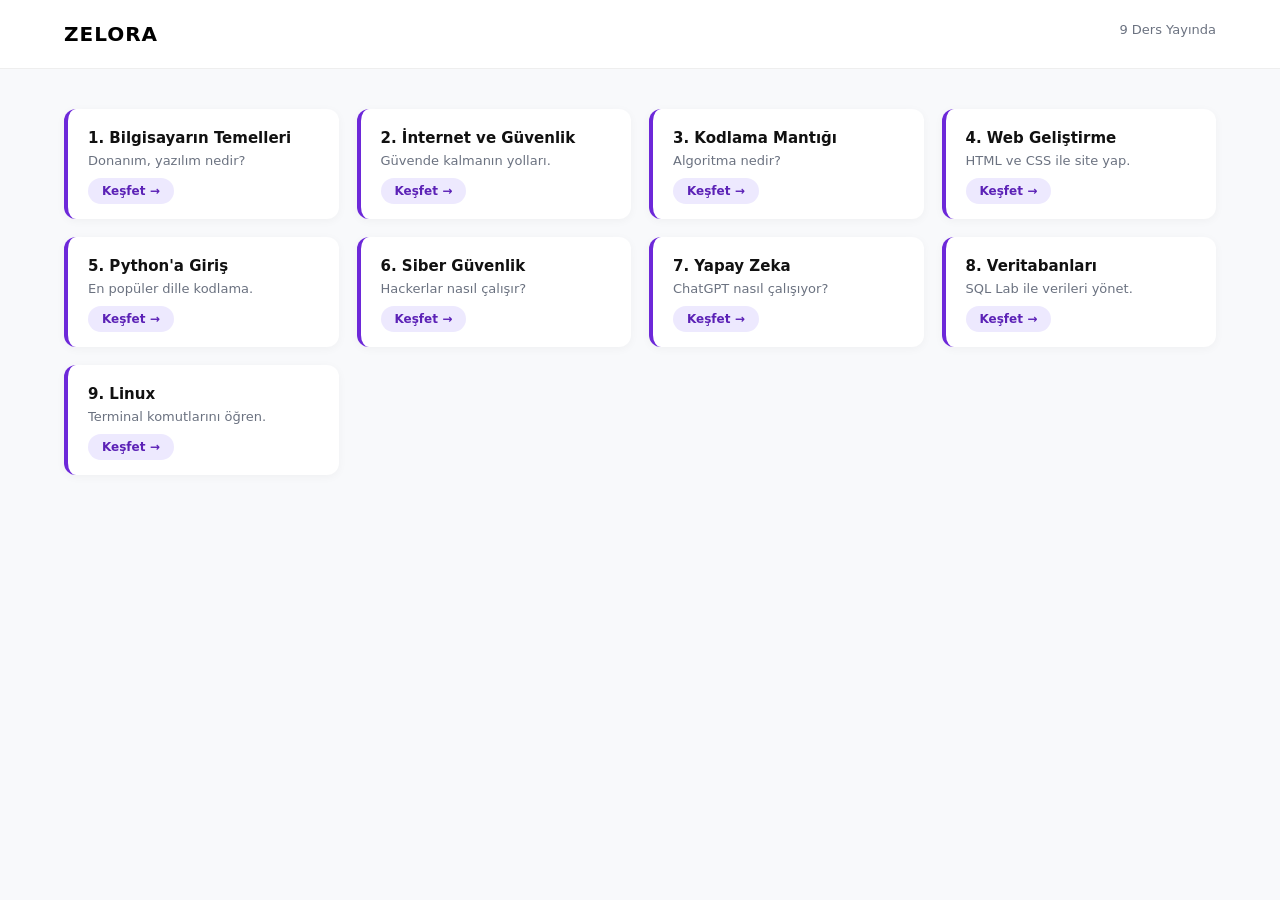
==== index.html @ bcfb524b "Add files via upload" ====
<!DOCTYPE html>
<html lang="tr">
<head>
<meta charset="UTF-8">
<meta name="viewport" content="width=device-width, initial-scale=1.0">
<title>ZELORA</title>
<style>
*{margin:0;padding:0;box-sizing:border-box;font-family:Inter,system-ui}
body{background:#f8f9fb}
nav{display:flex;justify-content:space-between;padding:22px 5%;background:#fff;border-bottom:1px solid #eee}
nav b{font-size:20px;letter-spacing:1px}
.wrap{padding:40px 5%}
.grid{display:grid;grid-template-columns:repeat(4,1fr);gap:18px}
.card{background:#fff;border-left:4px solid #6d28d9;border-radius:12px;padding:20px;box-shadow:0 2px 10px rgba(0,0,0,0.04)}
.card h3{font-size:15px;margin-bottom:6px;color:#111}
.card p{font-size:13px;color:#6b7280;margin-bottom:12px}
.card a{background:#ede9fe;color:#5b21b6;padding:6px 14px;border-radius:20px;font-size:12px;text-decoration:none;font-weight:600}
@media(max-width:900px){.grid{grid-template-columns:repeat(2,1fr)}}
</style>
</head>
<body>
<nav><b>ZELORA</b><span style="font-size:13px;color:#6b7280">9 Ders Yayında</span></nav>
<div class="wrap">
<div class="grid">
<div class="card"><h3>1. Bilgisayarın Temelleri</h3><p>Donanım, yazılım nedir?</p><a href="#">Keşfet →</a></div>
<div class="card"><h3>2. İnternet ve Güvenlik</h3><p>Güvende kalmanın yolları.</p><a href="#">Keşfet →</a></div>
<div class="card"><h3>3. Kodlama Mantığı</h3><p>Algoritma nedir?</p><a href="#">Keşfet →</a></div>
<div class="card"><h3>4. Web Geliştirme</h3><p>HTML ve CSS ile site yap.</p><a href="#">Keşfet →</a></div>
<div class="card"><h3>5. Python'a Giriş</h3><p>En popüler dille kodlama.</p><a href="#">Keşfet →</a></div>
<div class="card"><h3>6. Siber Güvenlik</h3><p>Hackerlar nasıl çalışır?</p><a href="#">Keşfet →</a></div>
<div class="card"><h3>7. Yapay Zeka</h3><p>ChatGPT nasıl çalışıyor?</p><a href="#">Keşfet →</a></div>
<div class="card"><h3>8. Veritabanları</h3><p>SQL Lab ile verileri yönet.</p><a href="#">Keşfet →</a></div>
<div class="card"><h3>9. Linux</h3><p>Terminal komutlarını öğren.</p><a href="#">Keşfet →</a></div>
</div>
</div>
</body>
</html>
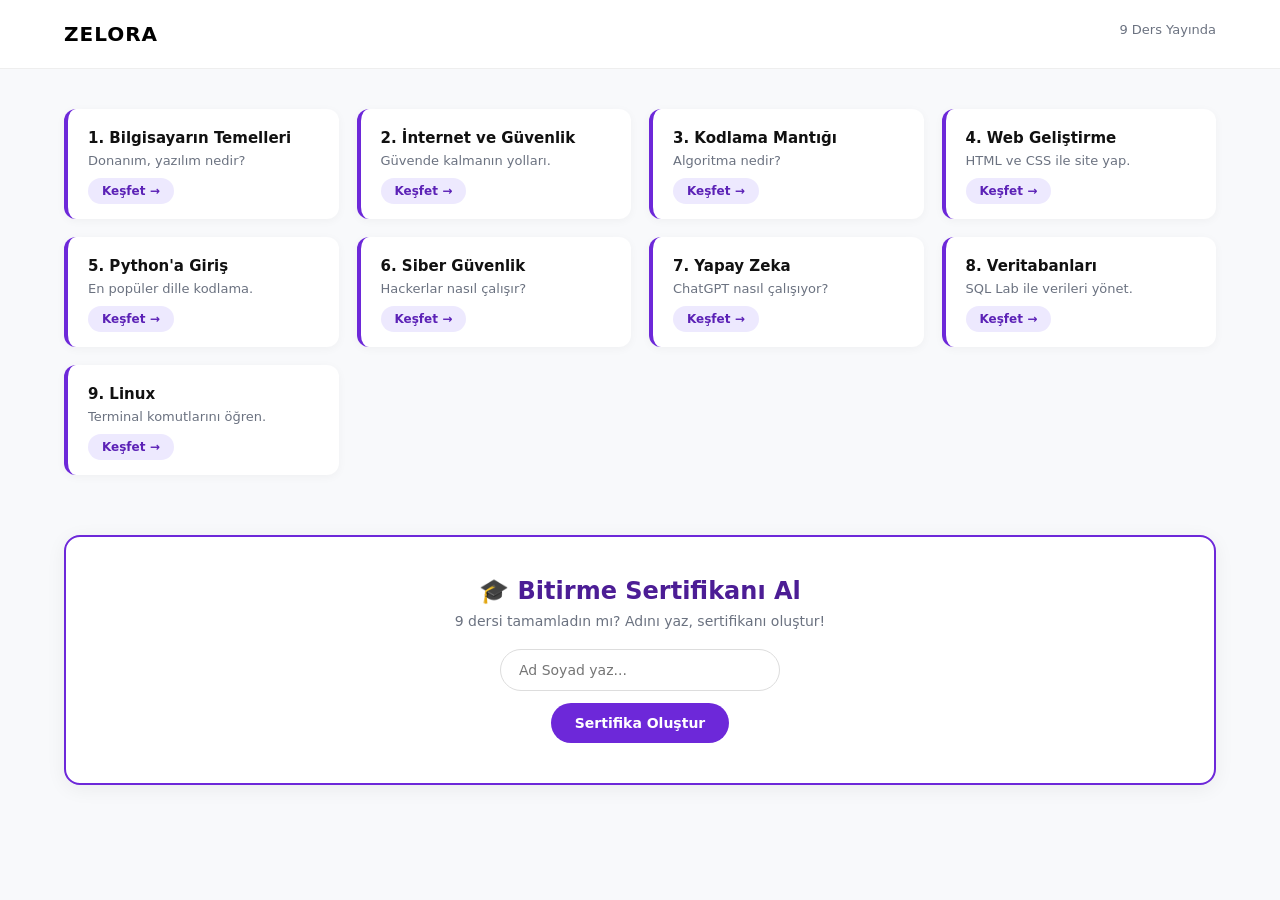
==== commit 3dafbd63: "Add files via upload" ====
--- a/index.html
+++ b/index.html
@@ -15,6 +15,13 @@
 .card h3{font-size:15px;margin-bottom:6px;color:#111}
 .card p{font-size:13px;color:#6b7280;margin-bottom:12px}
 .card a{background:#ede9fe;color:#5b21b6;padding:6px 14px;border-radius:20px;font-size:12px;text-decoration:none;font-weight:600}
+/* SERTIFIKA BOLUMU */
+.cert-section{margin-top:60px;background:#fff;border-radius:16px;padding:40px;text-align:center;box-shadow:0 4px 20px rgba(0,0,0,0.06);border:2px solid #6d28d9}
+.cert-section h2{font-size:24px;margin-bottom:8px;color:#4c1d95}
+.cert-section p{color:#6b7280;font-size:14px;margin-bottom:20px}
+.cert-section input{padding:12px 18px;border:1px solid #ddd;border-radius:999px;width:280px;max-width:90%;font-size:14px}
+.cert-section button{margin-top:12px;padding:12px 24px;background:#6d28d9;color:#fff;border:none;border-radius:999px;font-weight:700;cursor:pointer;font-size:14px}
+#certPreview{display:none;margin-top:30px;padding:30px;border:2px dashed #6d28d9;background:#faf5ff;border-radius:12px}
 @media(max-width:900px){.grid{grid-template-columns:repeat(2,1fr)}}
 </style>
 </head>
@@ -32,6 +39,32 @@
 <div class="card"><h3>8. Veritabanları</h3><p>SQL Lab ile verileri yönet.</p><a href="#">Keşfet →</a></div>
 <div class="card"><h3>9. Linux</h3><p>Terminal komutlarını öğren.</p><a href="#">Keşfet →</a></div>
 </div>
+
+<div class="cert-section">
+<h2>🎓 Bitirme Sertifikanı Al</h2>
+<p>9 dersi tamamladın mı? Adını yaz, sertifikanı oluştur!</p>
+<input type="text" id="nameInput" placeholder="Ad Soyad yaz...">
+<br>
+<button onclick="makeCert()">Sertifika Oluştur</button>
+<div id="certPreview">
+<h3 style="color:#4c1d95; letter-spacing:2px;">ZELORA ACADEMY</h3>
+<p style="margin:20px 0 10px; font-size:18px;">Tebrikler</p>
+<h2 id="certName" style="font-size:28px; margin:10px 0;">AD SOYAD</h2>
+<p>ZELORA'nın 9 derslik eğitim programını başarıyla tamamladığın için verilmiştir.</p>
+<p style="margin-top:20px; font-size:12px; color:#6b7280;">Sertifika No: ZELORA-2024-<span id="rand"></span></p>
 </div>
+</div>
+
+</div>
+<script>
+function makeCert(){
+let n=document.getElementById('nameInput').value;
+if(!n){alert('Lütfen adını yaz!');return;}
+document.getElementById('certName').innerText=n;
+document.getElementById('rand').innerText=Math.floor(Math.random()*9000+1000);
+document.getElementById('certPreview').style.display='block';
+window.scrollTo(0, document.getElementById('certPreview').offsetTop);
+}
+</script>
 </body>
 </html>
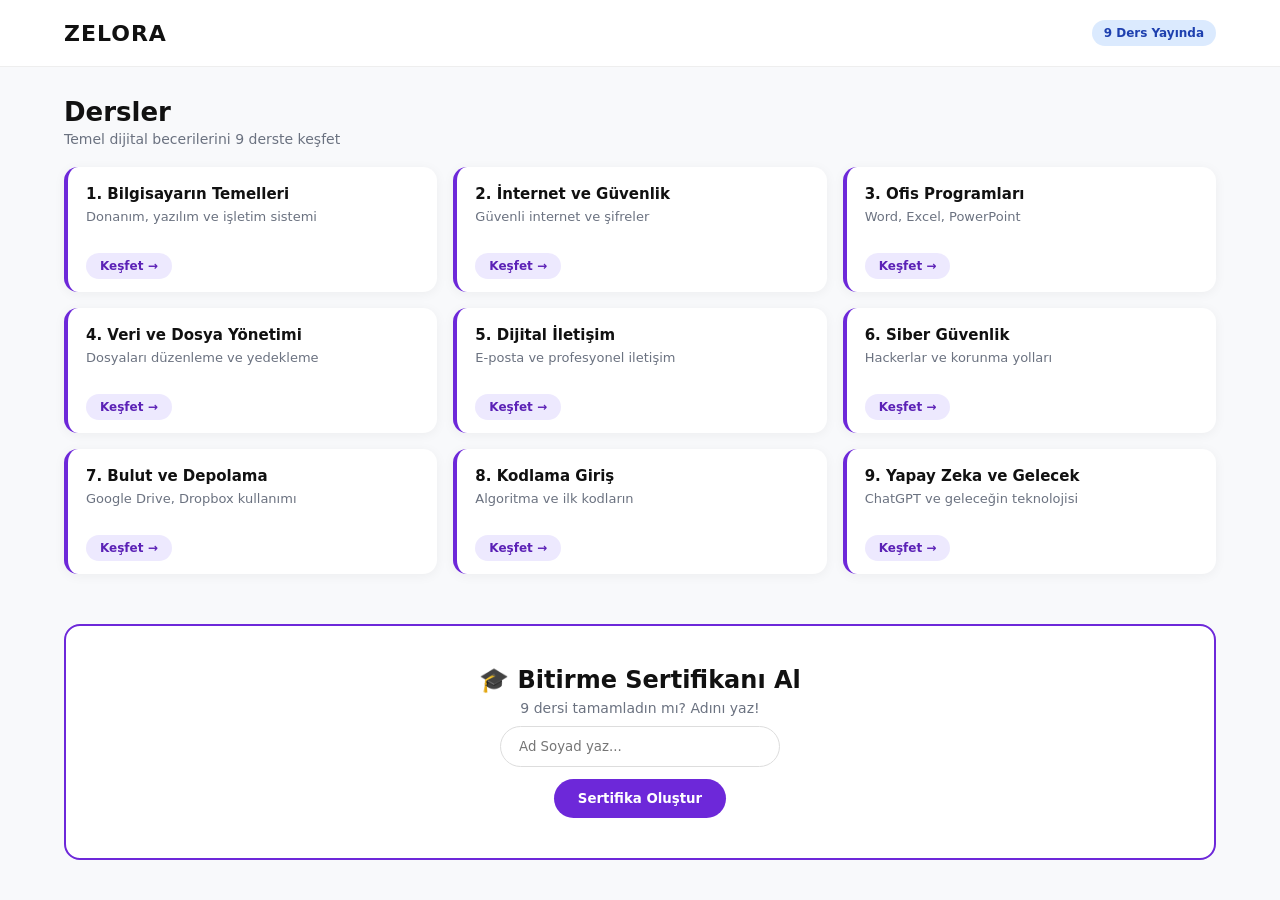
==== commit 886dda2b: "Add files via upload" ====
--- a/index.html
+++ b/index.html
@@ -3,68 +3,85 @@
 <head>
 <meta charset="UTF-8">
 <meta name="viewport" content="width=device-width, initial-scale=1.0">
-<title>ZELORA</title>
+<title>ZELORA - Dersler</title>
 <style>
-*{margin:0;padding:0;box-sizing:border-box;font-family:Inter,system-ui}
-body{background:#f8f9fb}
-nav{display:flex;justify-content:space-between;padding:22px 5%;background:#fff;border-bottom:1px solid #eee}
-nav b{font-size:20px;letter-spacing:1px}
-.wrap{padding:40px 5%}
-.grid{display:grid;grid-template-columns:repeat(4,1fr);gap:18px}
-.card{background:#fff;border-left:4px solid #6d28d9;border-radius:12px;padding:20px;box-shadow:0 2px 10px rgba(0,0,0,0.04)}
-.card h3{font-size:15px;margin-bottom:6px;color:#111}
-.card p{font-size:13px;color:#6b7280;margin-bottom:12px}
-.card a{background:#ede9fe;color:#5b21b6;padding:6px 14px;border-radius:20px;font-size:12px;text-decoration:none;font-weight:600}
-/* SERTIFIKA BOLUMU */
-.cert-section{margin-top:60px;background:#fff;border-radius:16px;padding:40px;text-align:center;box-shadow:0 4px 20px rgba(0,0,0,0.06);border:2px solid #6d28d9}
-.cert-section h2{font-size:24px;margin-bottom:8px;color:#4c1d95}
-.cert-section p{color:#6b7280;font-size:14px;margin-bottom:20px}
-.cert-section input{padding:12px 18px;border:1px solid #ddd;border-radius:999px;width:280px;max-width:90%;font-size:14px}
-.cert-section button{margin-top:12px;padding:12px 24px;background:#6d28d9;color:#fff;border:none;border-radius:999px;font-weight:700;cursor:pointer;font-size:14px}
-#certPreview{display:none;margin-top:30px;padding:30px;border:2px dashed #6d28d9;background:#faf5ff;border-radius:12px}
-@media(max-width:900px){.grid{grid-template-columns:repeat(2,1fr)}}
+*{margin:0;padding:0;box-sizing:border-box;font-family:Inter,system-ui,sans-serif}
+body{background:#f8f9fb;color:#111}
+nav{display:flex;justify-content:space-between;align-items:center;padding:20px 5%;background:#fff;border-bottom:1px solid #eee}
+nav b{font-size:22px;letter-spacing:1px}
+.wrap{padding:30px 5%}
+.top{display:flex;justify-content:space-between;align-items:center;margin-bottom:20px}
+.top h1{font-size:26px}
+.badge{background:#dbeafe;color:#1e40af;padding:6px 12px;border-radius:999px;font-size:12px;font-weight:700}
+.grid{display:grid;grid-template-columns:repeat(3,1fr);gap:16px}
+.card{background:#fff;border-radius:14px;padding:18px;box-shadow:0 2px 12px rgba(0,0,0,0.05);border-left:4px solid #6d28d9;cursor:pointer;transition:0.2s}
+.card:hover{transform:translateY(-3px)}
+.card h3{font-size:15px;margin-bottom:6px}
+.card p{font-size:13px;color:#6b7280;margin-bottom:12px;height:34px}
+.card span{background:#ede9fe;color:#5b21b6;padding:6px 14px;border-radius:20px;font-size:12px;font-weight:700}
+.modal{display:none;position:fixed;top:0;left:0;width:100%;height:100%;background:rgba(0,0,0,0.6);justify-content:center;align-items:center;z-index:99;padding:20px}
+.modal-box{background:#fff;border-radius:16px;padding:30px;max-width:500px;width:100%}
+.modal-box h2{color:#4c1d95;margin-bottom:10px}
+.modal-box p{color:#374151;line-height:1.6;font-size:14px}
+.close{margin-top:20px;background:#6d28d9;color:#fff;border:none;padding:10px 20px;border-radius:999px;cursor:pointer;font-weight:700;width:100%}
+.cert{margin-top:50px;background:#fff;border-radius:16px;padding:40px;text-align:center;border:2px solid #6d28d9}
+.cert input{padding:12px 18px;border:1px solid #ddd;border-radius:999px;width:280px;max-width:90%;margin-top:10px}
+.cert button{margin-top:12px;padding:12px 24px;background:#6d28d9;color:#fff;border:none;border-radius:999px;font-weight:700;cursor:pointer}
+#certView{display:none;margin-top:25px;padding:25px;border:2px dashed #6d28d9;background:#faf5ff;border-radius:12px}
+@media(max-width:900px){.grid{grid-template-columns:1fr 1fr} .top{flex-direction:column;gap:10px;align-items:flex-start}}
+@media(max-width:600px){.grid{grid-template-columns:1fr}}
 </style>
 </head>
 <body>
-<nav><b>ZELORA</b><span style="font-size:13px;color:#6b7280">9 Ders Yayında</span></nav>
+<nav><b>ZELORA</b><div class="badge">9 Ders Yayında</div></nav>
 <div class="wrap">
+<div class="top"><div><h1>Dersler</h1><p style="color:#6b7280;font-size:14px;margin-top:4px">Temel dijital becerilerini 9 derste keşfet</p></div></div>
 <div class="grid">
-<div class="card"><h3>1. Bilgisayarın Temelleri</h3><p>Donanım, yazılım nedir?</p><a href="#">Keşfet →</a></div>
-<div class="card"><h3>2. İnternet ve Güvenlik</h3><p>Güvende kalmanın yolları.</p><a href="#">Keşfet →</a></div>
-<div class="card"><h3>3. Kodlama Mantığı</h3><p>Algoritma nedir?</p><a href="#">Keşfet →</a></div>
-<div class="card"><h3>4. Web Geliştirme</h3><p>HTML ve CSS ile site yap.</p><a href="#">Keşfet →</a></div>
-<div class="card"><h3>5. Python'a Giriş</h3><p>En popüler dille kodlama.</p><a href="#">Keşfet →</a></div>
-<div class="card"><h3>6. Siber Güvenlik</h3><p>Hackerlar nasıl çalışır?</p><a href="#">Keşfet →</a></div>
-<div class="card"><h3>7. Yapay Zeka</h3><p>ChatGPT nasıl çalışıyor?</p><a href="#">Keşfet →</a></div>
-<div class="card"><h3>8. Veritabanları</h3><p>SQL Lab ile verileri yönet.</p><a href="#">Keşfet →</a></div>
-<div class="card"><h3>9. Linux</h3><p>Terminal komutlarını öğren.</p><a href="#">Keşfet →</a></div>
+<div class="card" onclick="openLesson(0)"><h3>1. Bilgisayarın Temelleri</h3><p>Donanım, yazılım ve işletim sistemi</p><span>Keşfet →</span></div>
+<div class="card" onclick="openLesson(1)"><h3>2. İnternet ve Güvenlik</h3><p>Güvenli internet ve şifreler</p><span>Keşfet →</span></div>
+<div class="card" onclick="openLesson(2)"><h3>3. Ofis Programları</h3><p>Word, Excel, PowerPoint</p><span>Keşfet →</span></div>
+<div class="card" onclick="openLesson(3)"><h3>4. Veri ve Dosya Yönetimi</h3><p>Dosyaları düzenleme ve yedekleme</p><span>Keşfet →</span></div>
+<div class="card" onclick="openLesson(4)"><h3>5. Dijital İletişim</h3><p>E-posta ve profesyonel iletişim</p><span>Keşfet →</span></div>
+<div class="card" onclick="openLesson(5)"><h3>6. Siber Güvenlik</h3><p>Hackerlar ve korunma yolları</p><span>Keşfet →</span></div>
+<div class="card" onclick="openLesson(6)"><h3>7. Bulut ve Depolama</h3><p>Google Drive, Dropbox kullanımı</p><span>Keşfet →</span></div>
+<div class="card" onclick="openLesson(7)"><h3>8. Kodlama Giriş</h3><p>Algoritma ve ilk kodların</p><span>Keşfet →</span></div>
+<div class="card" onclick="openLesson(8)"><h3>9. Yapay Zeka ve Gelecek</h3><p>ChatGPT ve geleceğin teknolojisi</p><span>Keşfet →</span></div>
 </div>
 
-<div class="cert-section">
+<div class="cert">
 <h2>🎓 Bitirme Sertifikanı Al</h2>
-<p>9 dersi tamamladın mı? Adını yaz, sertifikanı oluştur!</p>
-<input type="text" id="nameInput" placeholder="Ad Soyad yaz...">
-<br>
+<p style="color:#6b7280;font-size:14px;margin-top:6px">9 dersi tamamladın mı? Adını yaz!</p>
+<input type="text" id="nameInput" placeholder="Ad Soyad yaz..."><br>
 <button onclick="makeCert()">Sertifika Oluştur</button>
-<div id="certPreview">
-<h3 style="color:#4c1d95; letter-spacing:2px;">ZELORA ACADEMY</h3>
-<p style="margin:20px 0 10px; font-size:18px;">Tebrikler</p>
-<h2 id="certName" style="font-size:28px; margin:10px 0;">AD SOYAD</h2>
-<p>ZELORA'nın 9 derslik eğitim programını başarıyla tamamladığın için verilmiştir.</p>
-<p style="margin-top:20px; font-size:12px; color:#6b7280;">Sertifika No: ZELORA-2024-<span id="rand"></span></p>
+<div id="certView">
+<h3 style="color:#4c1d95;letter-spacing:3px">ZELORA ACADEMY</h3>
+<p style="margin-top:15px">Tebrikler</p>
+<h2 id="certName" style="font-size:26px;margin:10px 0">AD SOYAD</h2>
+<p style="font-size:13px;color:#374151">ZELORA'nın 9 derslik eğitim programını başarıyla tamamladığın için verilmiştir.</p>
+<p style="margin-top:15px;font-size:11px;color:#6b7280">No: ZELORA-2024-<span id="rand"></span> • zeloraacademy.com</p>
+</div>
 </div>
 </div>
 
-</div>
+<div class="modal" id="modal" onclick="closeLesson()"><div class="modal-box" onclick="event.stopPropagation()">
+<h2 id="mTitle"></h2><p id="mText"></p><button class="close" onclick="closeLesson()">Kapat</button>
+</div></div>
+
 <script>
-function makeCert(){
-let n=document.getElementById('nameInput').value;
-if(!n){alert('Lütfen adını yaz!');return;}
-document.getElementById('certName').innerText=n;
-document.getElementById('rand').innerText=Math.floor(Math.random()*9000+1000);
-document.getElementById('certPreview').style.display='block';
-window.scrollTo(0, document.getElementById('certPreview').offsetTop);
-}
+let dersler = [
+["1. Bilgisayarın Temelleri","Bilgisayar nedir? Donanım (ekran, klavye, anakart) ve yazılım (Windows, programlar) farkını öğreneceksin. İşletim sistemi nasıl çalışır, ilk derste temelini atıyoruz."],
+["2. İnternet ve Güvenlik","İnternet nasıl çalışır? Güvenli şifre oluşturma, iki adımlı doğrulama, oltalama (phishing) e-postalarını tanıma. Güvenle gezinmeyi öğren."],
+["3. Ofis Programları","Word'de profesyonel belge, Excel'de tablo ve formüller, PowerPoint'te etkili sunum hazırlamayı adım adım görüyoruz."],
+["4. Veri ve Dosya Yönetimi","Dosya uzantıları nedir? Klasörleme sistemi, yedek alma, zip dosyaları. Bilgisayarın dağınık olmayacak."],
+["5. Dijital İletişim","Profesyonel e-posta yazma, Zoom/Google Meet kullanımı, dijitalde doğru iletişim dili."],
+["6. Siber Güvenlik","Hacker türleri, virüs nedir, güvenlik duvarı, VPN kullanımı. Kendi dijital kaleni nasıl kurarsın."],
+["7. Bulut ve Depolama","Google Drive, OneDrive, Dropbox nedir? Dosyalarını her yerden nasıl erişirsin ve paylaşırsın."],
+["8. Kodlama Giriş","Algoritma mantığı, akış şeması, ilk kodun. Python'da print() ve değişkenlerle tanışma. Kodlama gözünü korkutmasın."],
+["9. Yapay Zeka ve Gelecek","ChatGPT nasıl çalışır? Yapay zeka, makine öğrenmesi ve gelecekte seni bekleyen meslekler. ZELORA final dersi."]
+];
+function openLesson(i){document.getElementById('mTitle').innerText=dersler[i][0];document.getElementById('mText').innerText=dersler[i][1];document.getElementById('modal').style.display='flex';}
+function closeLesson(){document.getElementById('modal').style.display='none';}
+function makeCert(){let n=document.getElementById('nameInput').value;if(!n){alert('Lütfen adını yaz fındığım!');return;}document.getElementById('certName').innerText=n;document.getElementById('rand').innerText=Math.floor(Math.random()*9000+1000);document.getElementById('certView').style.display='block';document.getElementById('certView').scrollIntoView({behavior:'smooth'});}
 </script>
 </body>
 </html>
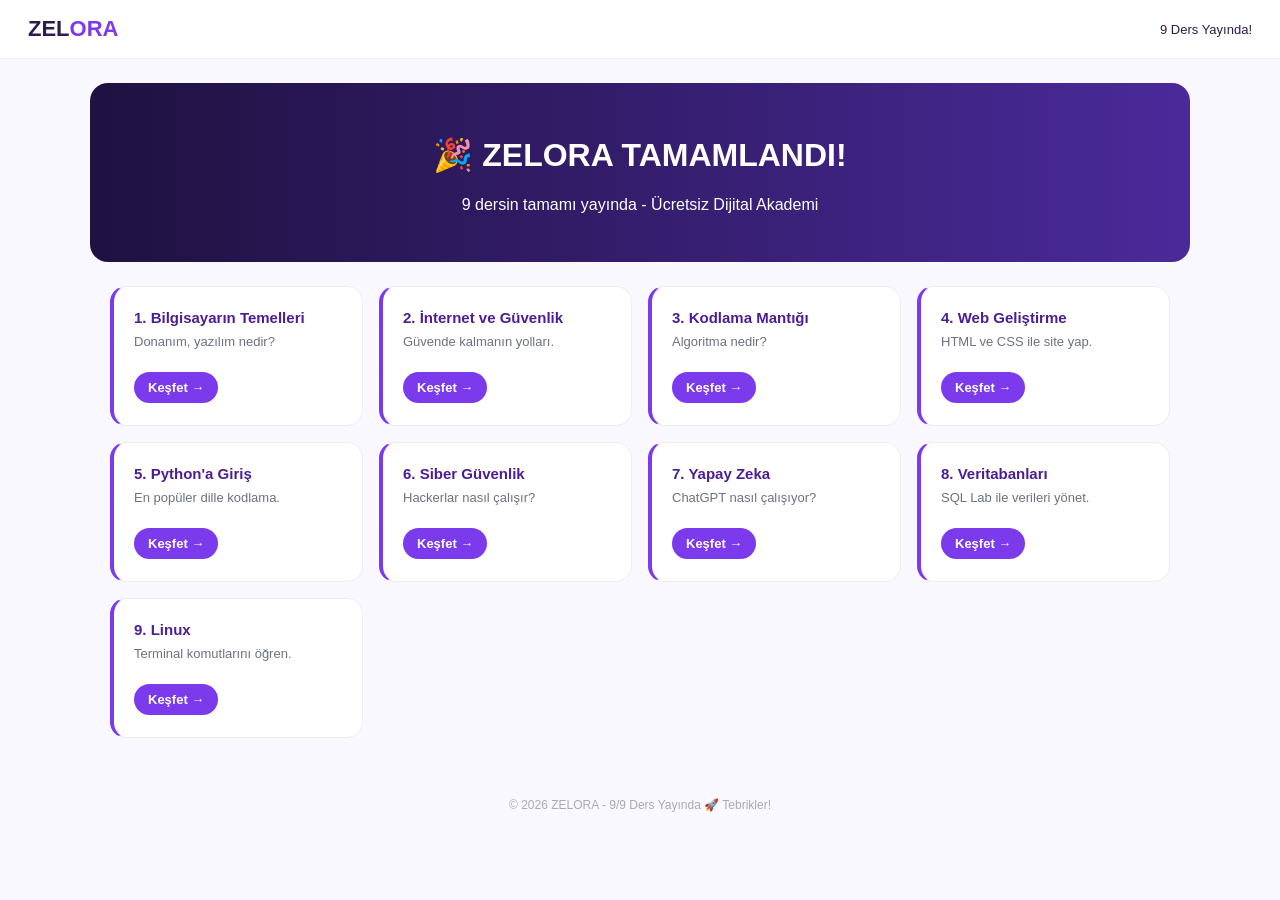
==== commit f1dbfcfd: "Add files via upload" ====
--- a/index.html
+++ b/index.html
@@ -3,85 +3,34 @@
 <head>
 <meta charset="UTF-8">
 <meta name="viewport" content="width=device-width, initial-scale=1.0">
-<title>ZELORA - Dersler</title>
+<title>ZELORA - Ücretsiz Dijital Akademi</title>
 <style>
-*{margin:0;padding:0;box-sizing:border-box;font-family:Inter,system-ui,sans-serif}
-body{background:#f8f9fb;color:#111}
-nav{display:flex;justify-content:space-between;align-items:center;padding:20px 5%;background:#fff;border-bottom:1px solid #eee}
-nav b{font-size:22px;letter-spacing:1px}
-.wrap{padding:30px 5%}
-.top{display:flex;justify-content:space-between;align-items:center;margin-bottom:20px}
-.top h1{font-size:26px}
-.badge{background:#dbeafe;color:#1e40af;padding:6px 12px;border-radius:999px;font-size:12px;font-weight:700}
-.grid{display:grid;grid-template-columns:repeat(3,1fr);gap:16px}
-.card{background:#fff;border-radius:14px;padding:18px;box-shadow:0 2px 12px rgba(0,0,0,0.05);border-left:4px solid #6d28d9;cursor:pointer;transition:0.2s}
-.card:hover{transform:translateY(-3px)}
-.card h3{font-size:15px;margin-bottom:6px}
-.card p{font-size:13px;color:#6b7280;margin-bottom:12px;height:34px}
-.card span{background:#ede9fe;color:#5b21b6;padding:6px 14px;border-radius:20px;font-size:12px;font-weight:700}
-.modal{display:none;position:fixed;top:0;left:0;width:100%;height:100%;background:rgba(0,0,0,0.6);justify-content:center;align-items:center;z-index:99;padding:20px}
-.modal-box{background:#fff;border-radius:16px;padding:30px;max-width:500px;width:100%}
-.modal-box h2{color:#4c1d95;margin-bottom:10px}
-.modal-box p{color:#374151;line-height:1.6;font-size:14px}
-.close{margin-top:20px;background:#6d28d9;color:#fff;border:none;padding:10px 20px;border-radius:999px;cursor:pointer;font-weight:700;width:100%}
-.cert{margin-top:50px;background:#fff;border-radius:16px;padding:40px;text-align:center;border:2px solid #6d28d9}
-.cert input{padding:12px 18px;border:1px solid #ddd;border-radius:999px;width:280px;max-width:90%;margin-top:10px}
-.cert button{margin-top:12px;padding:12px 24px;background:#6d28d9;color:#fff;border:none;border-radius:999px;font-weight:700;cursor:pointer}
-#certView{display:none;margin-top:25px;padding:25px;border:2px dashed #6d28d9;background:#faf5ff;border-radius:12px}
-@media(max-width:900px){.grid{grid-template-columns:1fr 1fr} .top{flex-direction:column;gap:10px;align-items:flex-start}}
-@media(max-width:600px){.grid{grid-template-columns:1fr}}
+*{box-sizing:border-box}
+body{font-family:Arial,sans-serif;background:#faf8ff;margin:0;color:#2d1b4e}
+header{background:white;padding:16px 28px;display:flex;justify-content:space-between;align-items:center;border-bottom:1px solid #eee;position:sticky;top:0}
+.logo{font-weight:800;font-size:22px} .logo span{color:#7c3aed}
+.banner{background:linear-gradient(90deg,#1f1140,#4a2a9a);color:white;padding:32px 30px;border-radius:18px;max-width:1100px;margin:24px auto;text-align:center}
+.grid{max-width:1100px;margin:auto;display:grid;grid-template-columns:repeat(auto-fill,minmax(250px,1fr));gap:16px;padding:0 20px 40px 20px}
+.card{background:white;border-radius:16px;padding:22px 20px;border:1px solid #eee;border-left:4px solid #7c3aed;display:flex;flex-direction:column;justify-content:space-between;min-height:140px}
+.card h3{margin:0 0 8px 0;font-size:15px;color:#4c1d95} .card p{margin:0 0 16px 0;font-size:13px;color:#6b7280}
+.btn{background:#7c3aed;color:white;padding:8px 14px;border-radius:20px;font-size:13px;font-weight:bold;text-decoration:none;width:fit-content}
+footer{text-align:center;padding:20px;color:#aaa;font-size:12px}
 </style>
 </head>
 <body>
-<nav><b>ZELORA</b><div class="badge">9 Ders Yayında</div></nav>
-<div class="wrap">
-<div class="top"><div><h1>Dersler</h1><p style="color:#6b7280;font-size:14px;margin-top:4px">Temel dijital becerilerini 9 derste keşfet</p></div></div>
+<header><div class="logo">ZEL<span>ORA</span></div><div style="font-size:13px">9 Ders Yayında!</div></header>
+<div class="banner"><h1>🎉 ZELORA TAMAMLANDI!</h1><p>9 dersin tamamı yayında - Ücretsiz Dijital Akademi</p></div>
 <div class="grid">
-<div class="card" onclick="openLesson(0)"><h3>1. Bilgisayarın Temelleri</h3><p>Donanım, yazılım ve işletim sistemi</p><span>Keşfet →</span></div>
-<div class="card" onclick="openLesson(1)"><h3>2. İnternet ve Güvenlik</h3><p>Güvenli internet ve şifreler</p><span>Keşfet →</span></div>
-<div class="card" onclick="openLesson(2)"><h3>3. Ofis Programları</h3><p>Word, Excel, PowerPoint</p><span>Keşfet →</span></div>
-<div class="card" onclick="openLesson(3)"><h3>4. Veri ve Dosya Yönetimi</h3><p>Dosyaları düzenleme ve yedekleme</p><span>Keşfet →</span></div>
-<div class="card" onclick="openLesson(4)"><h3>5. Dijital İletişim</h3><p>E-posta ve profesyonel iletişim</p><span>Keşfet →</span></div>
-<div class="card" onclick="openLesson(5)"><h3>6. Siber Güvenlik</h3><p>Hackerlar ve korunma yolları</p><span>Keşfet →</span></div>
-<div class="card" onclick="openLesson(6)"><h3>7. Bulut ve Depolama</h3><p>Google Drive, Dropbox kullanımı</p><span>Keşfet →</span></div>
-<div class="card" onclick="openLesson(7)"><h3>8. Kodlama Giriş</h3><p>Algoritma ve ilk kodların</p><span>Keşfet →</span></div>
-<div class="card" onclick="openLesson(8)"><h3>9. Yapay Zeka ve Gelecek</h3><p>ChatGPT ve geleceğin teknolojisi</p><span>Keşfet →</span></div>
+<div class="card"><div><h3>1. Bilgisayarın Temelleri</h3><p>Donanım, yazılım nedir?</p></div><a class="btn" href="bilgisayar-temelleri.html">Keşfet →</a></div>
+<div class="card"><div><h3>2. İnternet ve Güvenlik</h3><p>Güvende kalmanın yolları.</p></div><a class="btn" href="internet-ve-guvenlik.html">Keşfet →</a></div>
+<div class="card"><div><h3>3. Kodlama Mantığı</h3><p>Algoritma nedir?</p></div><a class="btn" href="kodlama-mantigi.html">Keşfet →</a></div>
+<div class="card"><div><h3>4. Web Geliştirme</h3><p>HTML ve CSS ile site yap.</p></div><a class="btn" href="web-gelistirme.html">Keşfet →</a></div>
+<div class="card"><div><h3>5. Python'a Giriş</h3><p>En popüler dille kodlama.</p></div><a class="btn" href="python-a-giris.html">Keşfet →</a></div>
+<div class="card"><div><h3>6. Siber Güvenlik</h3><p>Hackerlar nasıl çalışır?</p></div><a class="btn" href="siber-guvenlik.html">Keşfet →</a></div>
+<div class="card"><div><h3>7. Yapay Zeka</h3><p>ChatGPT nasıl çalışıyor?</p></div><a class="btn" href="yapay-zeka.html">Keşfet →</a></div>
+<div class="card"><div><h3>8. Veritabanları</h3><p>SQL Lab ile verileri yönet.</p></div><a class="btn" href="veritabanlari.html">Keşfet →</a></div>
+<div class="card"><div><h3>9. Linux</h3><p>Terminal komutlarını öğren.</p></div><a class="btn" href="linux.html">Keşfet →</a></div>
 </div>
-
-<div class="cert">
-<h2>🎓 Bitirme Sertifikanı Al</h2>
-<p style="color:#6b7280;font-size:14px;margin-top:6px">9 dersi tamamladın mı? Adını yaz!</p>
-<input type="text" id="nameInput" placeholder="Ad Soyad yaz..."><br>
-<button onclick="makeCert()">Sertifika Oluştur</button>
-<div id="certView">
-<h3 style="color:#4c1d95;letter-spacing:3px">ZELORA ACADEMY</h3>
-<p style="margin-top:15px">Tebrikler</p>
-<h2 id="certName" style="font-size:26px;margin:10px 0">AD SOYAD</h2>
-<p style="font-size:13px;color:#374151">ZELORA'nın 9 derslik eğitim programını başarıyla tamamladığın için verilmiştir.</p>
-<p style="margin-top:15px;font-size:11px;color:#6b7280">No: ZELORA-2024-<span id="rand"></span> • zeloraacademy.com</p>
-</div>
-</div>
-</div>
-
-<div class="modal" id="modal" onclick="closeLesson()"><div class="modal-box" onclick="event.stopPropagation()">
-<h2 id="mTitle"></h2><p id="mText"></p><button class="close" onclick="closeLesson()">Kapat</button>
-</div></div>
-
-<script>
-let dersler = [
-["1. Bilgisayarın Temelleri","Bilgisayar nedir? Donanım (ekran, klavye, anakart) ve yazılım (Windows, programlar) farkını öğreneceksin. İşletim sistemi nasıl çalışır, ilk derste temelini atıyoruz."],
-["2. İnternet ve Güvenlik","İnternet nasıl çalışır? Güvenli şifre oluşturma, iki adımlı doğrulama, oltalama (phishing) e-postalarını tanıma. Güvenle gezinmeyi öğren."],
-["3. Ofis Programları","Word'de profesyonel belge, Excel'de tablo ve formüller, PowerPoint'te etkili sunum hazırlamayı adım adım görüyoruz."],
-["4. Veri ve Dosya Yönetimi","Dosya uzantıları nedir? Klasörleme sistemi, yedek alma, zip dosyaları. Bilgisayarın dağınık olmayacak."],
-["5. Dijital İletişim","Profesyonel e-posta yazma, Zoom/Google Meet kullanımı, dijitalde doğru iletişim dili."],
-["6. Siber Güvenlik","Hacker türleri, virüs nedir, güvenlik duvarı, VPN kullanımı. Kendi dijital kaleni nasıl kurarsın."],
-["7. Bulut ve Depolama","Google Drive, OneDrive, Dropbox nedir? Dosyalarını her yerden nasıl erişirsin ve paylaşırsın."],
-["8. Kodlama Giriş","Algoritma mantığı, akış şeması, ilk kodun. Python'da print() ve değişkenlerle tanışma. Kodlama gözünü korkutmasın."],
-["9. Yapay Zeka ve Gelecek","ChatGPT nasıl çalışır? Yapay zeka, makine öğrenmesi ve gelecekte seni bekleyen meslekler. ZELORA final dersi."]
-];
-function openLesson(i){document.getElementById('mTitle').innerText=dersler[i][0];document.getElementById('mText').innerText=dersler[i][1];document.getElementById('modal').style.display='flex';}
-function closeLesson(){document.getElementById('modal').style.display='none';}
-function makeCert(){let n=document.getElementById('nameInput').value;if(!n){alert('Lütfen adını yaz fındığım!');return;}document.getElementById('certName').innerText=n;document.getElementById('rand').innerText=Math.floor(Math.random()*9000+1000);document.getElementById('certView').style.display='block';document.getElementById('certView').scrollIntoView({behavior:'smooth'});}
-</script>
+<footer>© 2026 ZELORA - 9/9 Ders Yayında 🚀 Tebrikler!</footer>
 </body>
 </html>
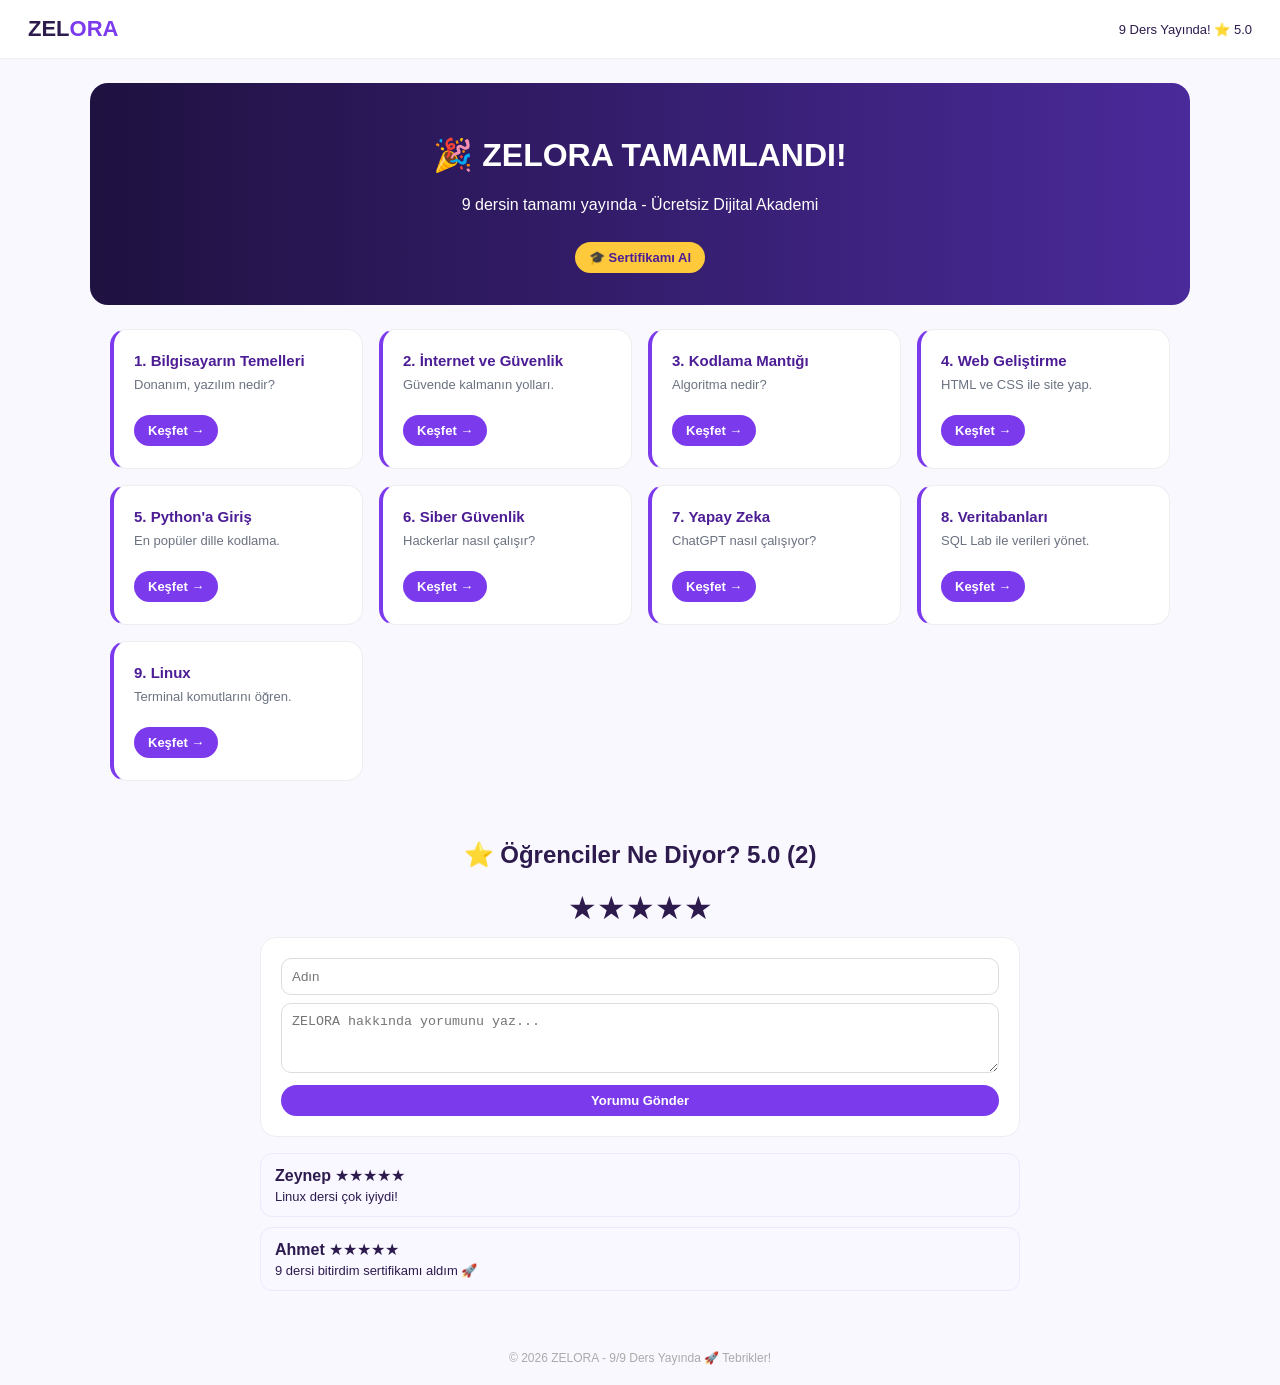
==== commit 071f1779: "Add files via upload" ====
--- a/index.html
+++ b/index.html
@@ -7,19 +7,33 @@
 <style>
 *{box-sizing:border-box}
 body{font-family:Arial,sans-serif;background:#faf8ff;margin:0;color:#2d1b4e}
-header{background:white;padding:16px 28px;display:flex;justify-content:space-between;align-items:center;border-bottom:1px solid #eee;position:sticky;top:0}
+header{background:white;padding:16px 28px;display:flex;justify-content:space-between;align-items:center;border-bottom:1px solid #eee;position:sticky;top:0;z-index:10}
 .logo{font-weight:800;font-size:22px} .logo span{color:#7c3aed}
 .banner{background:linear-gradient(90deg,#1f1140,#4a2a9a);color:white;padding:32px 30px;border-radius:18px;max-width:1100px;margin:24px auto;text-align:center}
 .grid{max-width:1100px;margin:auto;display:grid;grid-template-columns:repeat(auto-fill,minmax(250px,1fr));gap:16px;padding:0 20px 40px 20px}
-.card{background:white;border-radius:16px;padding:22px 20px;border:1px solid #eee;border-left:4px solid #7c3aed;display:flex;flex-direction:column;justify-content:space-between;min-height:140px}
+.card{background:white;border-radius:16px;padding:22px 20px;border:1px solid #eee;border-left:4px solid #7c3aed;display:flex;flex-direction:column;justify-content:space-between;min-height:140px;transition:.2s}
+.card:hover{transform:translateY(-3px);box-shadow:0 8px 20px rgba(124,58,237,.15)}
 .card h3{margin:0 0 8px 0;font-size:15px;color:#4c1d95} .card p{margin:0 0 16px 0;font-size:13px;color:#6b7280}
-.btn{background:#7c3aed;color:white;padding:8px 14px;border-radius:20px;font-size:13px;font-weight:bold;text-decoration:none;width:fit-content}
+.btn{background:#7c3aed;color:white;padding:8px 14px;border-radius:20px;font-size:13px;font-weight:bold;text-decoration:none;width:fit-content;display:inline-block;cursor:pointer;border:0}
+.btn.sari{background:#FFC93C;color:#4c1d95}
 footer{text-align:center;padding:20px;color:#aaa;font-size:12px}
+/* EKLENEN KISIMLAR */
+.modal{position:fixed;inset:0;background:rgba(0,0,0,.6);display:none;align-items:center;justify-content:center;z-index:99;padding:20px}
+.modal.active{display:flex}
+.modal-box{background:white;border-radius:18px;padding:28px;max-width:420px;width:100%;text-align:center;border:2px solid #7c3aed}
+.yorum-alani{max-width:800px;margin:0 auto 40px auto;padding:0 20px}
+.yorum-kutu{background:white;border-radius:16px;padding:20px;border:1px solid #eee}
+.yorum-item{background:#f9f7ff;border-radius:12px;padding:12px 14px;margin-bottom:10px;border:1px solid #ede9fe}
 </style>
 </head>
 <body>
-<header><div class="logo">ZEL<span>ORA</span></div><div style="font-size:13px">9 Ders Yayında!</div></header>
-<div class="banner"><h1>🎉 ZELORA TAMAMLANDI!</h1><p>9 dersin tamamı yayında - Ücretsiz Dijital Akademi</p></div>
+<header><div class="logo">ZEL<span>ORA</span></div><div style="font-size:13px">9 Ders Yayında! <span id="ortPuan">⭐ 5.0</span></div></header>
+<div class="banner">
+<h1>🎉 ZELORA TAMAMLANDI!</h1>
+<p>9 dersin tamamı yayında - Ücretsiz Dijital Akademi</p>
+<button class="btn sari" onclick="sertifikaAc()" style="margin-top:12px">🎓 Sertifikamı Al</button>
+</div>
+
 <div class="grid">
 <div class="card"><div><h3>1. Bilgisayarın Temelleri</h3><p>Donanım, yazılım nedir?</p></div><a class="btn" href="bilgisayar-temelleri.html">Keşfet →</a></div>
 <div class="card"><div><h3>2. İnternet ve Güvenlik</h3><p>Güvende kalmanın yolları.</p></div><a class="btn" href="internet-ve-guvenlik.html">Keşfet →</a></div>
@@ -31,6 +45,63 @@
 <div class="card"><div><h3>8. Veritabanları</h3><p>SQL Lab ile verileri yönet.</p></div><a class="btn" href="veritabanlari.html">Keşfet →</a></div>
 <div class="card"><div><h3>9. Linux</h3><p>Terminal komutlarını öğren.</p></div><a class="btn" href="linux.html">Keşfet →</a></div>
 </div>
+
+<!-- YORUM VE PUAN BÖLÜMÜ -->
+<div class="yorum-alani">
+<h2 style="text-align:center">⭐ Öğrenciler Ne Diyor? <span id="avg">5.0</span> (<span id="count">0</span>)</h2>
+<div id="stars" style="font-size:32px;text-align:center;cursor:pointer;margin:10px 0">★★★★★</div>
+<div class="yorum-kutu">
+<input id="yAd" placeholder="Adın" style="width:100%;padding:10px;border-radius:10px;border:1px solid #ddd;margin-bottom:8px">
+<textarea id="yYorum" placeholder="ZELORA hakkında yorumunu yaz..." style="width:100%;padding:10px;border-radius:10px;border:1px solid #ddd;height:70px"></textarea>
+<button class="btn" style="width:100%;margin-top:8px;justify-content:center;text-align:center" onclick="yorumEkle()">Yorumu Gönder</button>
+</div>
+<div id="yorumList" style="margin-top:16px"></div>
+</div>
+
+<!-- SERTİFİKA MODAL -->
+<div id="certModal" class="modal" onclick="if(event.target==this)this.classList.remove('active')">
+<div class="modal-box">
+<h3>🎓 ZELORA Sertifikası</h3>
+<p style="font-size:13px;color:#666">Adını yaz, sertifikanı indir!</p>
+<input id="ad" placeholder="Ad Soyad" style="width:100%;padding:12px;border-radius:10px;border:1px solid #ddd;margin:15px 0">
+<button class="btn" style="width:100%" onclick="sertifikaYap()">Sertifikayı İndir</button>
+<button onclick="document.getElementById('certModal').classList.remove('active')" style="margin-top:10px;background:none;border:0;color:#999;cursor:pointer">Kapat</button>
+<canvas id="cert" width="800" height="500" style="display:none"></canvas>
+</div>
+</div>
+
 <footer>© 2026 ZELORA - 9/9 Ders Yayında 🚀 Tebrikler!</footer>
+
+<script>
+function sertifikaAc(){document.getElementById('certModal').classList.add('active')}
+function sertifikaYap(){
+const ad=document.getElementById('ad').value||'Zelora Öğrencisi';
+const c=document.getElementById('cert'); const ctx=c.getContext('2d');
+ctx.fillStyle='#4a2a9a'; ctx.fillRect(0,0,800,500);
+ctx.fillStyle='#FFC93C'; ctx.fillRect(15,15,770,470);
+ctx.fillStyle='white'; ctx.fillRect(25,25,750,450);
+ctx.fillStyle='#2d1b4e'; ctx.font='bold 36px Arial'; ctx.fillText('ZELORA ACADEMY',240,130);
+ctx.font='18px Arial'; ctx.fillText('Ücretsiz Dijital Akademi - Başarı Sertifikası',210,170);
+ctx.font='bold 30px Arial'; ctx.textAlign='center'; ctx.fillText(ad,400,260); ctx.textAlign='left';
+ctx.font='14px Arial'; ctx.fillText('9 dersi başarıyla tamamladı - '+new Date().toLocaleDateString('tr-TR'),200,310);
+const a=document.createElement('a'); a.download='ZELORA-Sertifika.png'; a.href=c.toDataURL(); a.click();
+document.getElementById('certModal').classList.remove('active');
+}
+let puan=5;
+let yorumlar=JSON.parse(localStorage.getItem('zelora_yorum')||'[{"ad":"Zeynep","yorum":"Linux dersi çok iyiydi!","puan":5},{"ad":"Ahmet","yorum":"9 dersi bitirdim sertifikamı aldım 🚀","puan":5}]');
+const starEl=document.getElementById('stars');
+starEl.onclick=(e)=>{puan=Math.ceil((e.offsetX/starEl.offsetWidth)*5); starEl.innerText='★'.repeat(puan)+'☆'.repeat(5-puan)};
+function yorumEkle(){
+const ad=document.getElementById('yAd').value||'Anonim'; const y=document.getElementById('yYorum').value;
+if(!y) return alert('Yorum yaz fındığım!');
+yorumlar.unshift({ad,yorum:y,puan}); localStorage.setItem('zelora_yorum',JSON.stringify(yorumlar)); document.getElementById('yYorum').value=''; listele();
+}
+function listele(){
+let t=0; const list=document.getElementById('yorumList');
+list.innerHTML=yorumlar.map(r=>{t+=r.puan; return `<div class="yorum-item"><b>${r.ad}</b> ${'★'.repeat(r.puan)}<p style="margin:4px 0 0;font-size:13px">${r.yorum}</p></div>`}).join('');
+if(yorumlar.length){document.getElementById('avg').innerText=(t/yorumlar.length).toFixed(1); document.getElementById('count').innerText=yorumlar.length; document.getElementById('ortPuan').innerText='⭐ '+(t/yorumlar.length).toFixed(1)}
+}
+listele();
+</script>
 </body>
-</html>+</html>
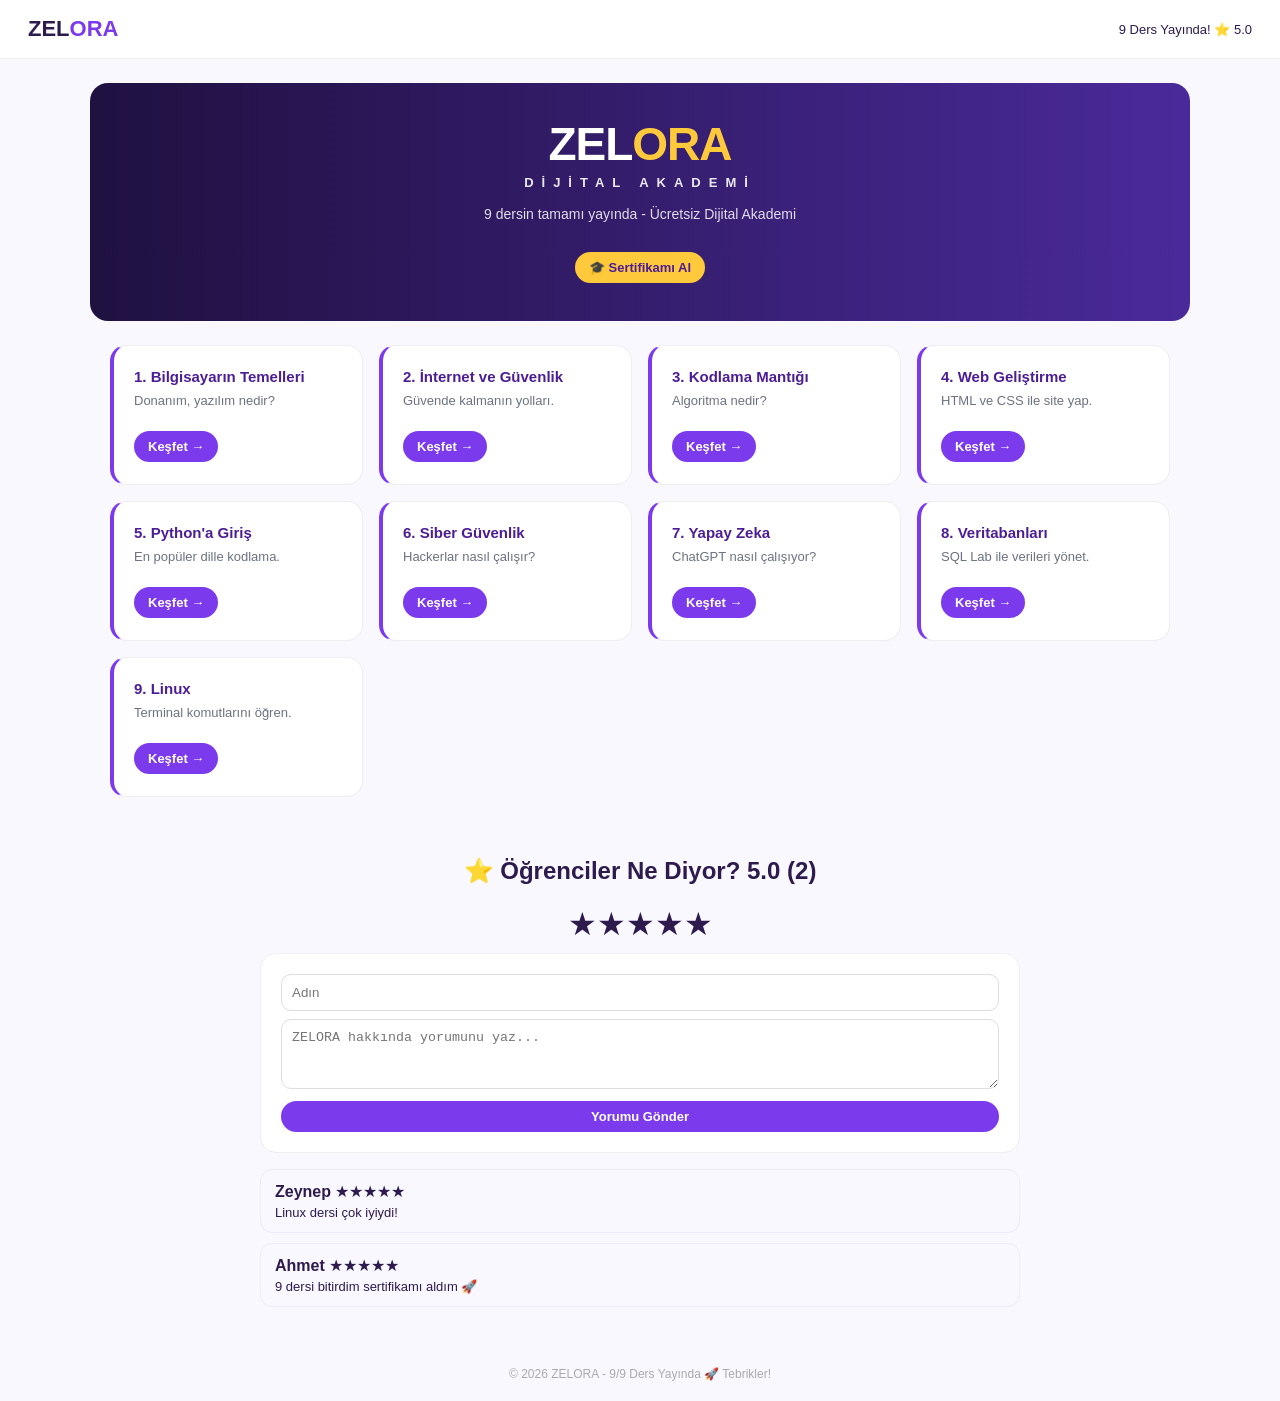
==== commit f1d7f769: "Add files via upload" ====
--- a/index.html
+++ b/index.html
@@ -9,7 +9,7 @@
 body{font-family:Arial,sans-serif;background:#faf8ff;margin:0;color:#2d1b4e}
 header{background:white;padding:16px 28px;display:flex;justify-content:space-between;align-items:center;border-bottom:1px solid #eee;position:sticky;top:0;z-index:10}
 .logo{font-weight:800;font-size:22px} .logo span{color:#7c3aed}
-.banner{background:linear-gradient(90deg,#1f1140,#4a2a9a);color:white;padding:32px 30px;border-radius:18px;max-width:1100px;margin:24px auto;text-align:center}
+.banner{background:linear-gradient(90deg,#1f1140,#4a2a9a);color:white;padding:38px 30px;border-radius:18px;max-width:1100px;margin:24px auto;text-align:center}
 .grid{max-width:1100px;margin:auto;display:grid;grid-template-columns:repeat(auto-fill,minmax(250px,1fr));gap:16px;padding:0 20px 40px 20px}
 .card{background:white;border-radius:16px;padding:22px 20px;border:1px solid #eee;border-left:4px solid #7c3aed;display:flex;flex-direction:column;justify-content:space-between;min-height:140px;transition:.2s}
 .card:hover{transform:translateY(-3px);box-shadow:0 8px 20px rgba(124,58,237,.15)}
@@ -17,7 +17,6 @@
 .btn{background:#7c3aed;color:white;padding:8px 14px;border-radius:20px;font-size:13px;font-weight:bold;text-decoration:none;width:fit-content;display:inline-block;cursor:pointer;border:0}
 .btn.sari{background:#FFC93C;color:#4c1d95}
 footer{text-align:center;padding:20px;color:#aaa;font-size:12px}
-/* EKLENEN KISIMLAR */
 .modal{position:fixed;inset:0;background:rgba(0,0,0,.6);display:none;align-items:center;justify-content:center;z-index:99;padding:20px}
 .modal.active{display:flex}
 .modal-box{background:white;border-radius:18px;padding:28px;max-width:420px;width:100%;text-align:center;border:2px solid #7c3aed}
@@ -28,10 +27,12 @@
 </head>
 <body>
 <header><div class="logo">ZEL<span>ORA</span></div><div style="font-size:13px">9 Ders Yayında! <span id="ortPuan">⭐ 5.0</span></div></header>
+
 <div class="banner">
-<h1>🎉 ZELORA TAMAMLANDI!</h1>
-<p>9 dersin tamamı yayında - Ücretsiz Dijital Akademi</p>
-<button class="btn sari" onclick="sertifikaAc()" style="margin-top:12px">🎓 Sertifikamı Al</button>
+  <div style="font-weight:800;font-size:46px;line-height:1;letter-spacing:-1px">ZEL<span style="color:#FFC93C">ORA</span></div>
+  <div style="font-size:13px;letter-spacing:8px;opacity:.9;margin-top:8px;font-weight:600">DİJİTAL AKADEMİ</div>
+  <p style="margin-top:16px;font-size:14px;opacity:.85">9 dersin tamamı yayında - Ücretsiz Dijital Akademi</p>
+  <button class="btn sari" onclick="sertifikaAc()" style="margin-top:16px">🎓 Sertifikamı Al</button>
 </div>
 
 <div class="grid">
@@ -46,19 +47,17 @@
 <div class="card"><div><h3>9. Linux</h3><p>Terminal komutlarını öğren.</p></div><a class="btn" href="linux.html">Keşfet →</a></div>
 </div>
 
-<!-- YORUM VE PUAN BÖLÜMÜ -->
 <div class="yorum-alani">
 <h2 style="text-align:center">⭐ Öğrenciler Ne Diyor? <span id="avg">5.0</span> (<span id="count">0</span>)</h2>
 <div id="stars" style="font-size:32px;text-align:center;cursor:pointer;margin:10px 0">★★★★★</div>
 <div class="yorum-kutu">
 <input id="yAd" placeholder="Adın" style="width:100%;padding:10px;border-radius:10px;border:1px solid #ddd;margin-bottom:8px">
 <textarea id="yYorum" placeholder="ZELORA hakkında yorumunu yaz..." style="width:100%;padding:10px;border-radius:10px;border:1px solid #ddd;height:70px"></textarea>
-<button class="btn" style="width:100%;margin-top:8px;justify-content:center;text-align:center" onclick="yorumEkle()">Yorumu Gönder</button>
+<button class="btn" style="width:100%;margin-top:8px" onclick="yorumEkle()">Yorumu Gönder</button>
 </div>
 <div id="yorumList" style="margin-top:16px"></div>
 </div>
 
-<!-- SERTİFİKA MODAL -->
 <div id="certModal" class="modal" onclick="if(event.target==this)this.classList.remove('active')">
 <div class="modal-box">
 <h3>🎓 ZELORA Sertifikası</h3>
@@ -104,4 +103,4 @@
 listele();
 </script>
 </body>
-</html>
+</html>
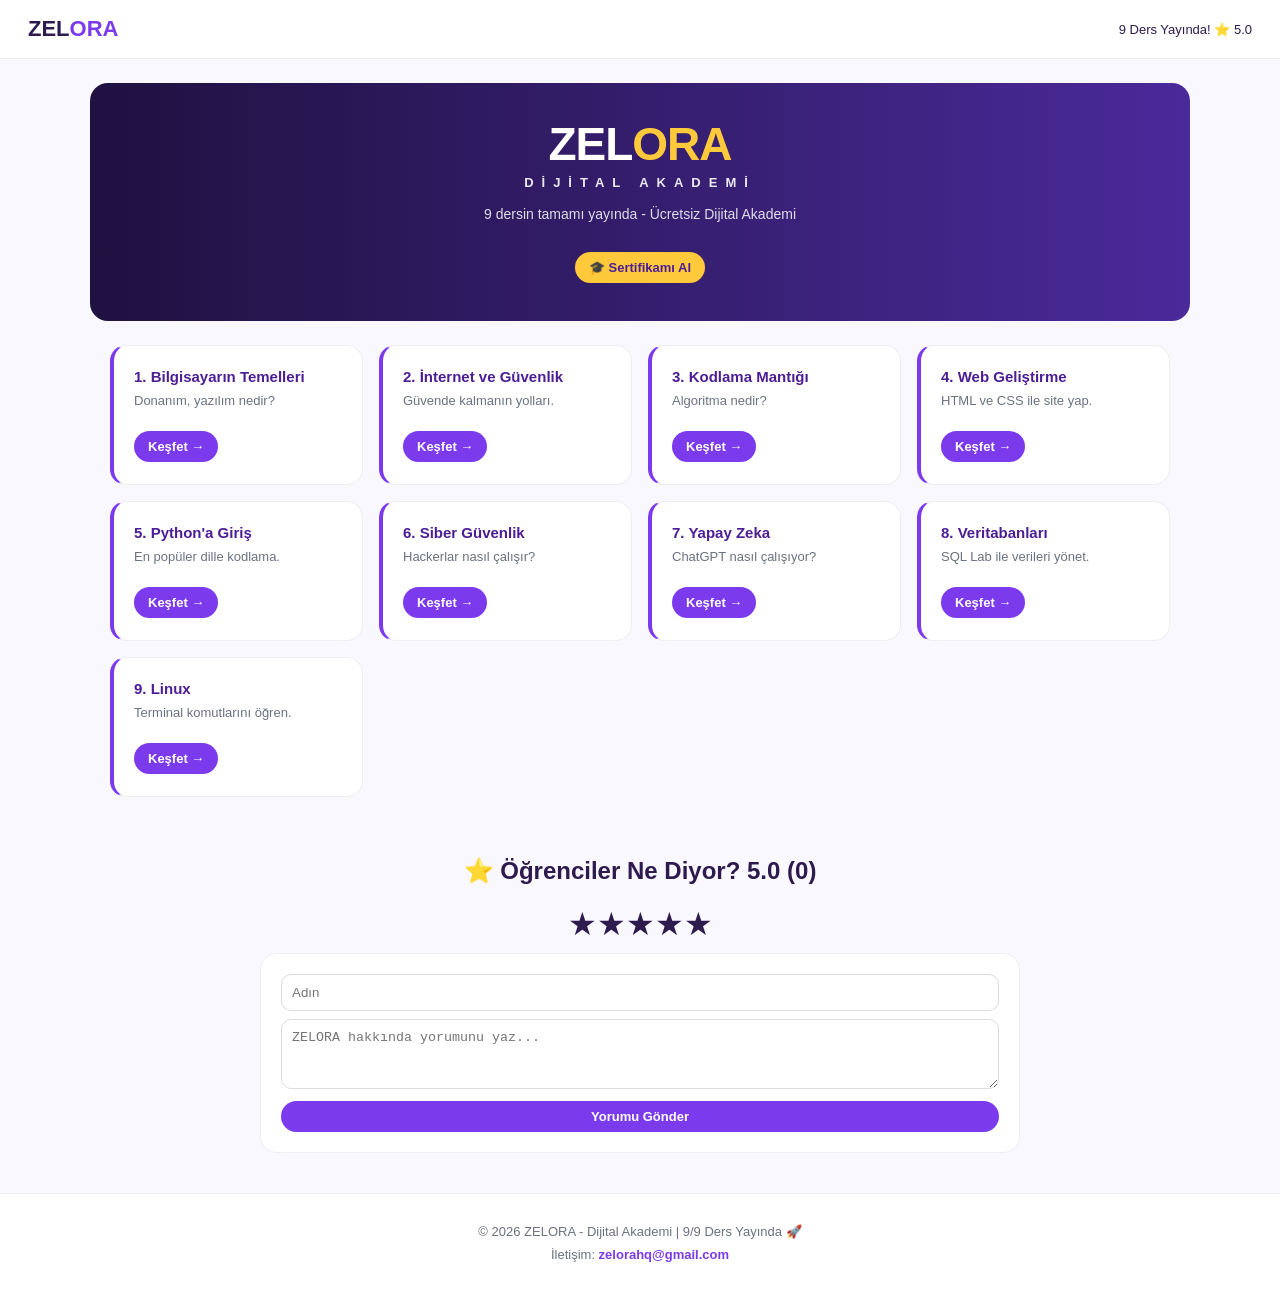
==== commit a93d601a: "Add files via upload" ====
--- a/index.html
+++ b/index.html
@@ -16,7 +16,6 @@
 .card h3{margin:0 0 8px 0;font-size:15px;color:#4c1d95} .card p{margin:0 0 16px 0;font-size:13px;color:#6b7280}
 .btn{background:#7c3aed;color:white;padding:8px 14px;border-radius:20px;font-size:13px;font-weight:bold;text-decoration:none;width:fit-content;display:inline-block;cursor:pointer;border:0}
 .btn.sari{background:#FFC93C;color:#4c1d95}
-footer{text-align:center;padding:20px;color:#aaa;font-size:12px}
 .modal{position:fixed;inset:0;background:rgba(0,0,0,.6);display:none;align-items:center;justify-content:center;z-index:99;padding:20px}
 .modal.active{display:flex}
 .modal-box{background:white;border-radius:18px;padding:28px;max-width:420px;width:100%;text-align:center;border:2px solid #7c3aed}
@@ -69,7 +68,10 @@
 </div>
 </div>
 
-<footer>© 2026 ZELORA - 9/9 Ders Yayında 🚀 Tebrikler!</footer>
+<footer style="text-align:center;padding:30px 20px;color:#6b7280;font-size:13px;background:white;border-top:1px solid #eee;margin-top:20px">
+  <div>© 2026 ZELORA - Dijital Akademi | 9/9 Ders Yayında 🚀</div>
+  <div style="margin-top:8px">İletişim: <a href="mailto:zelorahq@gmail.com" style="color:#7c3aed;font-weight:bold;text-decoration:none">zelorahq@gmail.com</a></div>
+</footer>
 
 <script>
 function sertifikaAc(){document.getElementById('certModal').classList.add('active')}
@@ -87,7 +89,7 @@
 document.getElementById('certModal').classList.remove('active');
 }
 let puan=5;
-let yorumlar=JSON.parse(localStorage.getItem('zelora_yorum')||'[{"ad":"Zeynep","yorum":"Linux dersi çok iyiydi!","puan":5},{"ad":"Ahmet","yorum":"9 dersi bitirdim sertifikamı aldım 🚀","puan":5}]');
+let yorumlar=JSON.parse(localStorage.getItem('zelora_yorum')||'[]');
 const starEl=document.getElementById('stars');
 starEl.onclick=(e)=>{puan=Math.ceil((e.offsetX/starEl.offsetWidth)*5); starEl.innerText='★'.repeat(puan)+'☆'.repeat(5-puan)};
 function yorumEkle(){
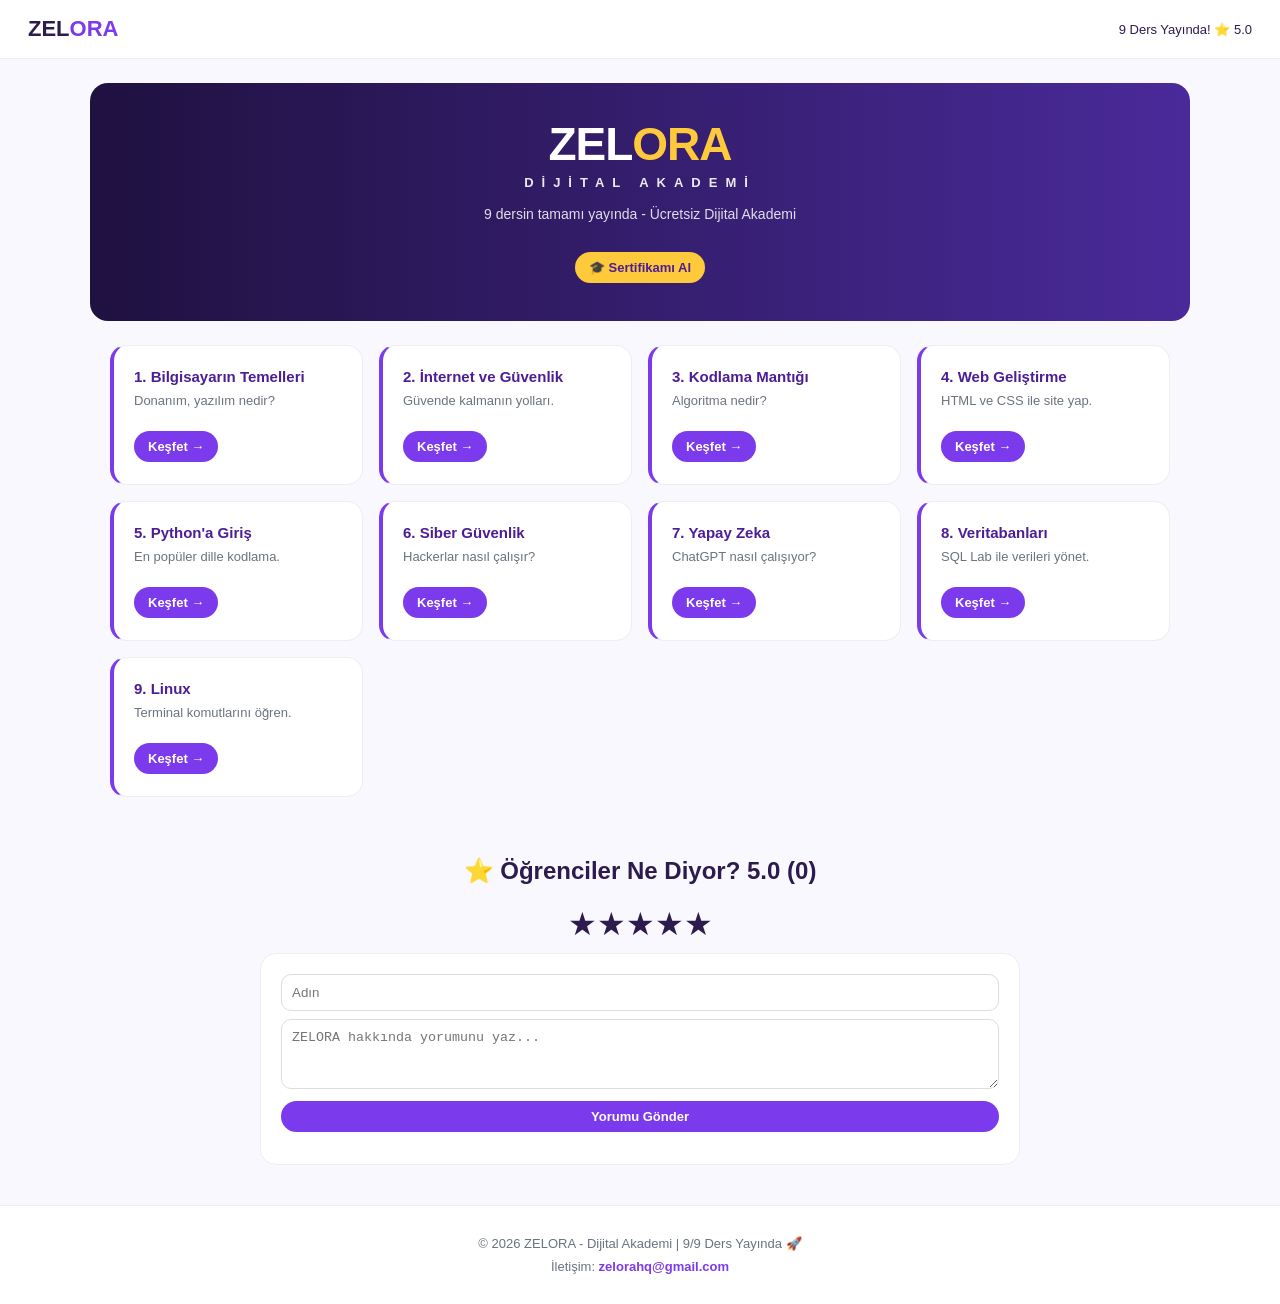
==== commit f840d6c6: "Add files via upload" ====
--- a/index.html
+++ b/index.html
@@ -5,19 +5,16 @@
 <meta name="viewport" content="width=device-width, initial-scale=1.0">
 <title>ZELORA - Ücretsiz Dijital Akademi</title>
 <style>
-*{box-sizing:border-box}
-body{font-family:Arial,sans-serif;background:#faf8ff;margin:0;color:#2d1b4e}
+*{box-sizing:border-box} body{font-family:Arial,sans-serif;background:#faf8ff;margin:0;color:#2d1b4e}
 header{background:white;padding:16px 28px;display:flex;justify-content:space-between;align-items:center;border-bottom:1px solid #eee;position:sticky;top:0;z-index:10}
 .logo{font-weight:800;font-size:22px} .logo span{color:#7c3aed}
 .banner{background:linear-gradient(90deg,#1f1140,#4a2a9a);color:white;padding:38px 30px;border-radius:18px;max-width:1100px;margin:24px auto;text-align:center}
 .grid{max-width:1100px;margin:auto;display:grid;grid-template-columns:repeat(auto-fill,minmax(250px,1fr));gap:16px;padding:0 20px 40px 20px}
-.card{background:white;border-radius:16px;padding:22px 20px;border:1px solid #eee;border-left:4px solid #7c3aed;display:flex;flex-direction:column;justify-content:space-between;min-height:140px;transition:.2s}
-.card:hover{transform:translateY(-3px);box-shadow:0 8px 20px rgba(124,58,237,.15)}
+.card{background:white;border-radius:16px;padding:22px 20px;border:1px solid #eee;border-left:4px solid #7c3aed;display:flex;flex-direction:column;justify-content:space-between;min-height:140px}
 .card h3{margin:0 0 8px 0;font-size:15px;color:#4c1d95} .card p{margin:0 0 16px 0;font-size:13px;color:#6b7280}
 .btn{background:#7c3aed;color:white;padding:8px 14px;border-radius:20px;font-size:13px;font-weight:bold;text-decoration:none;width:fit-content;display:inline-block;cursor:pointer;border:0}
 .btn.sari{background:#FFC93C;color:#4c1d95}
-.modal{position:fixed;inset:0;background:rgba(0,0,0,.6);display:none;align-items:center;justify-content:center;z-index:99;padding:20px}
-.modal.active{display:flex}
+.modal{position:fixed;inset:0;background:rgba(0,0,0,.6);display:none;align-items:center;justify-content:center;z-index:99;padding:20px} .modal.active{display:flex}
 .modal-box{background:white;border-radius:18px;padding:28px;max-width:420px;width:100%;text-align:center;border:2px solid #7c3aed}
 .yorum-alani{max-width:800px;margin:0 auto 40px auto;padding:0 20px}
 .yorum-kutu{background:white;border-radius:16px;padding:20px;border:1px solid #eee}
@@ -31,7 +28,7 @@
   <div style="font-weight:800;font-size:46px;line-height:1;letter-spacing:-1px">ZEL<span style="color:#FFC93C">ORA</span></div>
   <div style="font-size:13px;letter-spacing:8px;opacity:.9;margin-top:8px;font-weight:600">DİJİTAL AKADEMİ</div>
   <p style="margin-top:16px;font-size:14px;opacity:.85">9 dersin tamamı yayında - Ücretsiz Dijital Akademi</p>
-  <button class="btn sari" onclick="sertifikaAc()" style="margin-top:16px">🎓 Sertifikamı Al</button>
+  <button class="btn sari" onclick="document.getElementById('certModal').classList.add('active')" style="margin-top:16px">🎓 Sertifikamı Al</button>
 </div>
 
 <div class="grid">
@@ -53,6 +50,7 @@
 <input id="yAd" placeholder="Adın" style="width:100%;padding:10px;border-radius:10px;border:1px solid #ddd;margin-bottom:8px">
 <textarea id="yYorum" placeholder="ZELORA hakkında yorumunu yaz..." style="width:100%;padding:10px;border-radius:10px;border:1px solid #ddd;height:70px"></textarea>
 <button class="btn" style="width:100%;margin-top:8px" onclick="yorumEkle()">Yorumu Gönder</button>
+<p id="durum" style="font-size:12px;color:#888;text-align:center;margin-top:8px"></p>
 </div>
 <div id="yorumList" style="margin-top:16px"></div>
 </div>
@@ -60,7 +58,6 @@
 <div id="certModal" class="modal" onclick="if(event.target==this)this.classList.remove('active')">
 <div class="modal-box">
 <h3>🎓 ZELORA Sertifikası</h3>
-<p style="font-size:13px;color:#666">Adını yaz, sertifikanı indir!</p>
 <input id="ad" placeholder="Ad Soyad" style="width:100%;padding:12px;border-radius:10px;border:1px solid #ddd;margin:15px 0">
 <button class="btn" style="width:100%" onclick="sertifikaYap()">Sertifikayı İndir</button>
 <button onclick="document.getElementById('certModal').classList.remove('active')" style="margin-top:10px;background:none;border:0;color:#999;cursor:pointer">Kapat</button>
@@ -68,13 +65,12 @@
 </div>
 </div>
 
-<footer style="text-align:center;padding:30px 20px;color:#6b7280;font-size:13px;background:white;border-top:1px solid #eee;margin-top:20px">
+<footer style="text-align:center;padding:30px 20px;color:#6b7280;font-size:13px;background:white;border-top:1px solid #eee">
   <div>© 2026 ZELORA - Dijital Akademi | 9/9 Ders Yayında 🚀</div>
   <div style="margin-top:8px">İletişim: <a href="mailto:zelorahq@gmail.com" style="color:#7c3aed;font-weight:bold;text-decoration:none">zelorahq@gmail.com</a></div>
 </footer>
 
 <script>
-function sertifikaAc(){document.getElementById('certModal').classList.add('active')}
 function sertifikaYap(){
 const ad=document.getElementById('ad').value||'Zelora Öğrencisi';
 const c=document.getElementById('cert'); const ctx=c.getContext('2d');
@@ -84,14 +80,13 @@
 ctx.fillStyle='#2d1b4e'; ctx.font='bold 36px Arial'; ctx.fillText('ZELORA ACADEMY',240,130);
 ctx.font='18px Arial'; ctx.fillText('Ücretsiz Dijital Akademi - Başarı Sertifikası',210,170);
 ctx.font='bold 30px Arial'; ctx.textAlign='center'; ctx.fillText(ad,400,260); ctx.textAlign='left';
-ctx.font='14px Arial'; ctx.fillText('9 dersi başarıyla tamamladı - '+new Date().toLocaleDateString('tr-TR'),200,310);
+ctx.font='14px Arial'; ctx.fillText('9 dersi tamamladı - '+new Date().toLocaleDateString('tr-TR'),200,310);
 const a=document.createElement('a'); a.download='ZELORA-Sertifika.png'; a.href=c.toDataURL(); a.click();
 document.getElementById('certModal').classList.remove('active');
 }
-let puan=5;
-let yorumlar=JSON.parse(localStorage.getItem('zelora_yorum')||'[]');
+let puan=5; let yorumlar=JSON.parse(localStorage.getItem('zelora_yorum')||'[]');
 const starEl=document.getElementById('stars');
-starEl.onclick=(e)=>{puan=Math.ceil((e.offsetX/starEl.offsetWidth)*5); starEl.innerText='★'.repeat(puan)+'☆'.repeat(5-puan)};
+starEl.onclick=(e)=>{puan=Math.ceil((e.offsetX/starEl.offsetWidth)*5)||5; starEl.innerText='★'.repeat(puan)+'☆'.repeat(5-puan)};
 function yorumEkle(){
 const ad=document.getElementById('yAd').value||'Anonim'; const y=document.getElementById('yYorum').value;
 if(!y) return alert('Yorum yaz fındığım!');
